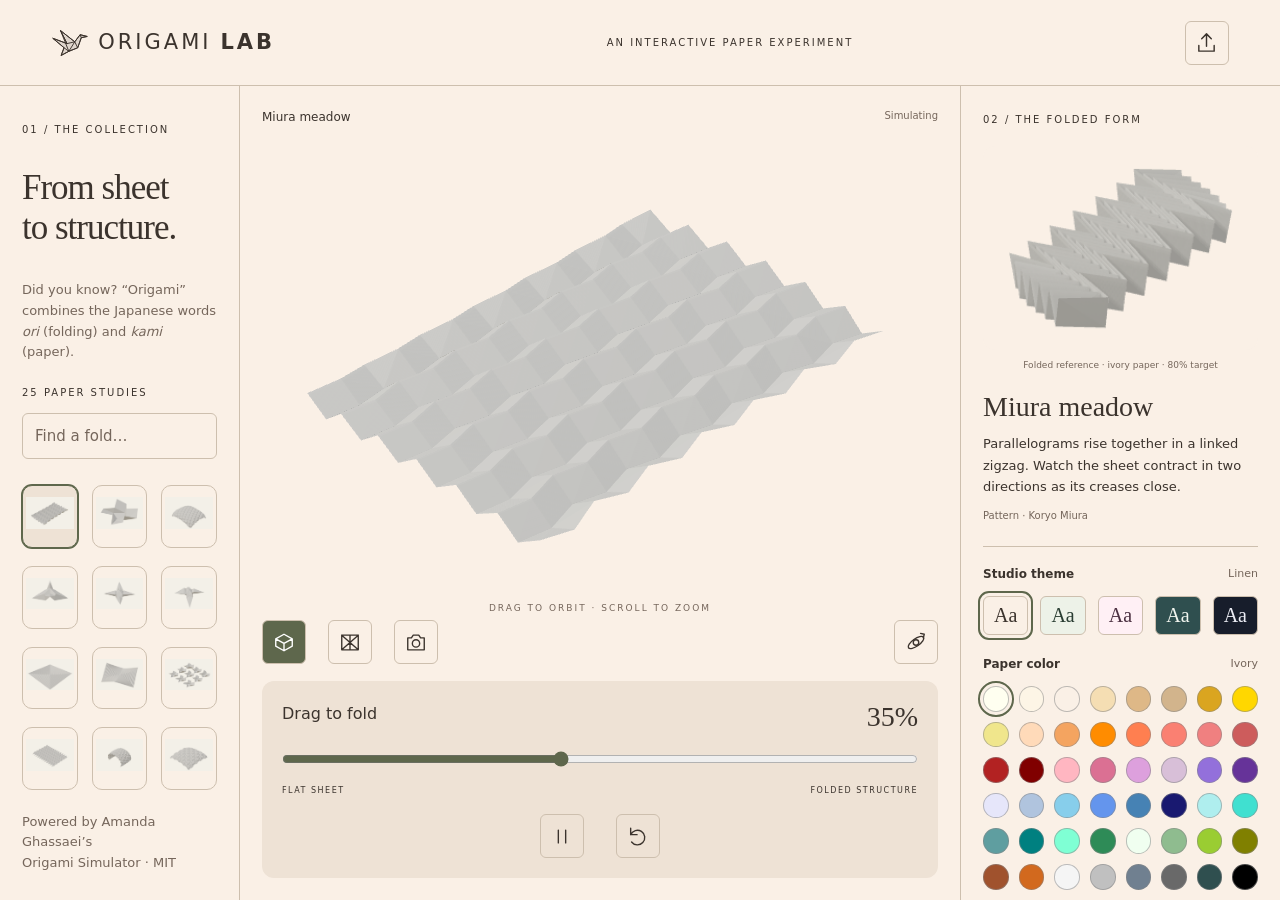
==== index.html @ 28ee5545 "Build Origami Lab and publish static GitHub Pages site" ====
<!doctype html><html lang="en"><meta charset="utf-8"><meta name="viewport" content="width=device-width,initial-scale=1"><title>Origami Lab — From sheet to structure</title><link rel="stylesheet" href="lab.css"><body><header><a class="brand" href="./"><svg class="crane-logo" viewBox="0 0 64 48" aria-hidden="true" fill="none" stroke="currentColor" stroke-width="1.6" stroke-linejoin="round"><path fill="currentColor" fill-opacity=".14" d="M3 16 27 25 16 3 40 22 49 10 61 13 51 15 45 32 30 38 17 45 22 32Z"/><path d="M3 16 27 25 16 3 40 22 49 10 61 13 51 15 45 32 30 38 17 45 22 32Z M27 25 40 22 30 38 22 32 M16 3 30 38 M40 22 45 32 M49 10 51 15"/></svg> ORIGAMI <b>LAB</b></a><span>AN INTERACTIVE PAPER EXPERIMENT</span><label class="upload icon-button" title="Import FOLD file" data-tip="Import FOLD file"><span id="importIcon"></span><input aria-label="Import FOLD file" id="import" type="file" accept=".fold"></label></header><main><aside><p class="eyebrow">01 / THE COLLECTION</p><h1>From sheet<br>to structure.</h1><p class="intro">Did you know? “Origami” combines the Japanese words <em>ori</em> (folding) and <em>kami</em> (paper).</p><p id="count" class="eyebrow"></p><input id="search" type="search" placeholder="Find a fold…" aria-label="Find a fold"><nav id="patterns" aria-label="Fold collection"></nav><small>Powered by Amanda Ghassaei’s<br>Origami Simulator · MIT</small></aside><section class="studio"><div class="canvashead"><span id="title">Preparing paper…</span><span id="status" role="status">Loading</span></div><div id="viewport"></div><div class="hint">DRAG TO ORBIT · SCROLL TO ZOOM</div><div class="toolbar"><div id="views"><button data-view="surface" aria-pressed="true">Surface</button><button data-view="creases">Creases</button><button id="capture">Save screenshot</button></div><button id="camera">↗ Camera</button></div><div class="foldbox"><label for="fold">Drag to fold <output id="percent">35%</output></label><input id="fold" type="range" min="0" max="80" value="35"><div class="ends"><span>FLAT SHEET</span><span>FOLDED STRUCTURE</span></div><div class="actions"><button id="play">Pause simulation</button><button id="reset">↺ Reset</button></div></div></section><aside class="notes"><p class="eyebrow">02 / THE FOLDED FORM</p><figure class="finished"><img id="finishedImage" alt="Folded pattern reference"><figcaption id="finishedCaption">Folded reference · 80% target</figcaption></figure><h2 id="name"></h2><p id="description"></p><small id="credit"></small><section class="appearance" aria-label="Appearance"><fieldset><legend>Studio theme <span id="themeName"></span></legend><div id="themes" class="theme-options" role="group" aria-label="Studio themes"></div></fieldset><fieldset><legend>Paper color <span id="paperName"></span></legend><div id="paperColors" class="paper-options" role="group" aria-label="Paper colors"></div></fieldset></section><details><summary>Export this geometry</summary><p class="muted">Current simulated geometry, in normalized solver units.</p><button id="foldExport">FOLD</button><button id="meshExport">OBJ</button></details><p class="footnote">Creases move simultaneously. This is a simulation, not a folding tutorial or a guarantee of fabrication.</p></aside></main><script src="patterns.js"></script><script src="icons.js"></script><script src="appearance.js"></script><script src="lab.js"></script></body></html>
---- lab.css ----
*{box-sizing:border-box}
:root{--bg:#faf0e6;--ink:#3b332d;--muted:#75665b;--panel:#eee2d5;--line:#cdbfae;--accent:#5e674c;--onAccent:#fff}
body{margin:0;background:var(--bg);color:var(--ink);font:15px/1.6 system-ui,sans-serif}
header{height:86px;display:flex;align-items:center;justify-content:space-between;padding:0 4%;border-bottom:1px solid var(--line)}
header>span,.eyebrow{font-size:10px;letter-spacing:2px}.brand{font-size:21px;letter-spacing:3px;text-decoration:none;color:inherit}
button,.upload{font:inherit;color:inherit;cursor:pointer;border:1px solid var(--line);background:transparent;border-radius:6px;padding:9px 14px}
button:hover,.upload:hover{background:var(--panel)}button:focus-visible,input:focus-visible,summary:focus-visible{outline:3px solid var(--accent);outline-offset:4px}button:disabled{opacity:.5;cursor:wait}
main{display:grid;grid-template-columns:240px minmax(300px,1fr) 320px;max-width:1750px;margin:auto;height:calc(100vh - 86px);min-height:740px}
aside{padding:26px 22px;border-right:1px solid var(--line)}main>aside:first-child{display:flex;flex-direction:column;min-height:0}
h1{font:35px/1.13 Georgia,serif;letter-spacing:-1px;margin:20px 0}h2{font:28px/1.15 Georgia,serif;margin:19px 0 10px}
.intro,.muted,small{color:var(--muted);font-size:13px}.intro{margin-bottom:10px}#count{margin:12px 0}
#search{width:100%;padding:10px 12px;border:1px solid var(--line);border-radius:6px;background:transparent;font:inherit;color:inherit}#search::placeholder{color:var(--muted)}
#patterns{display:grid;grid-template-columns:repeat(3,minmax(0,1fr));gap:18px 14px;overflow-y:auto;align-content:start;margin:20px -10px;padding:6px 10px;min-height:150px;flex:1}
#patterns button{width:100%;aspect-ratio:1;padding:3px;margin:0;border-radius:10px;text-align:center;position:relative}
#patterns img{width:100%;height:100%;object-fit:contain;border-radius:7px}#patterns button.active{border-color:var(--accent);box-shadow:0 0 0 1px var(--accent);background:var(--panel)}
.studio{position:relative;padding:22px;display:flex;flex-direction:column;min-width:0;min-height:0}.canvashead{display:flex;justify-content:space-between;font-size:12px;gap:15px}#status{color:var(--muted);text-align:right;font-size:10px}
#viewport{height:440px;flex:1;min-height:250px;position:relative}iframe{width:100%;height:100%;border:0;position:absolute;inset:0}
.hint{text-align:center;font-size:9px;letter-spacing:2px;color:var(--muted)}.toolbar,.actions{display:flex;justify-content:space-between;gap:10px}.toolbar{align-items:center;padding:5px 0}#views{display:flex;gap:22px}.toolbar button[aria-pressed=true]{background:var(--accent);color:var(--onAccent)}
.foldbox{background:var(--panel);padding:20px;border-radius:12px;margin-top:12px}.foldbox label{display:flex;justify-content:space-between;font-size:16px}output{font:28px Georgia,serif}input[type=range]{width:100%;accent-color:var(--accent);margin:18px 0}.ends{display:flex;justify-content:space-between;font-size:8px;letter-spacing:1.5px;margin-bottom:16px}.actions{justify-content:center;gap:32px}
.icon-button{position:relative;display:inline-flex;align-items:center;justify-content:center;width:44px;height:44px;padding:10px;flex-shrink:0}.icon-button svg{width:23px;height:23px;display:block}.upload{position:relative}.upload input{display:block;position:absolute;inset:0;width:100%;height:100%;opacity:0;cursor:pointer}.upload:focus-within{outline:3px solid var(--accent);outline-offset:4px}header #importIcon{display:block}
.notes{border-left:1px solid var(--line);border-right:0;padding:26px 22px;overflow-y:auto}.notes>.eyebrow{margin-top:0}#description{font-size:13px;line-height:1.65;margin:0 0 10px}#credit{display:block;font-size:10px}
.finished{margin:18px 0 0}.finished img{display:block;width:100%;aspect-ratio:1.35;object-fit:contain;background:#faf0e6;border-radius:12px}.finished figcaption{font-size:9px;color:var(--muted);margin-top:8px;text-align:center}
.appearance{border-top:1px solid var(--line);margin-top:22px;padding-top:18px}fieldset{margin:0 0 20px;padding:0;border:0;min-width:0}legend{font-size:12px;width:100%;padding:0;margin-bottom:12px;font-weight:600}legend span{float:right;color:var(--muted);font-size:11px;font-weight:400}
.theme-options{display:grid;grid-template-columns:repeat(5,1fr);gap:12px}.theme-swatch{padding:0;height:39px;font:20px Georgia,serif;position:relative;border:1px solid var(--line)}.theme-swatch[aria-pressed=true]{outline:2px solid var(--accent);outline-offset:3px}
.paper-options{display:grid;grid-template-columns:repeat(8,minmax(0,1fr));gap:10px}.paper-swatch{position:relative;padding:0;width:100%;aspect-ratio:1;border-radius:50%;background:var(--swatch)!important;border:1px solid #8888}.paper-swatch:hover{transform:scale(1.1)}.paper-swatch[aria-pressed=true]{outline:2px solid var(--accent);outline-offset:3px}
details{margin-top:10px}summary{cursor:pointer;font-size:12px}.notes details button{margin:8px 16px 0 0}.footnote{font-size:10px;color:var(--muted);margin-top:22px}
#control-tooltip{position:fixed;z-index:100;pointer-events:none;background:var(--ink);color:var(--bg);border-radius:5px;padding:6px 10px;font:12px/1.4 system-ui;max-width:240px;box-shadow:0 3px 12px #0002}
@media(max-width:1100px){main{height:auto;grid-template-columns:200px 1fr}.studio{min-height:720px}#patterns{max-height:470px}.notes{grid-column:1/-1;overflow:visible;display:grid;grid-template-columns:minmax(240px,1fr) minmax(260px,1fr);gap:8px 35px}.notes>.eyebrow,.notes>.footnote{grid-column:1/-1}.finished{grid-row:2/7;margin:0}.appearance{grid-column:2;margin-top:8px}header>span{display:none}.notes h2{margin-top:0}.notes details{grid-column:2}}
@media(max-width:600px){main{height:auto;min-height:0;display:flex;flex-direction:column}aside{padding:20px;border:0}main>aside:first-child{padding-bottom:8px}h1{font-size:28px;margin:10px 0}.intro,main>aside:first-child>small{display:none}#count{margin:8px 0}#patterns{grid-template-columns:repeat(5,minmax(0,1fr));gap:16px;margin:12px 0;padding:3px;max-height:155px;min-height:130px;flex:none}.studio{padding:15px;min-height:0}#viewport{height:360px;min-height:360px;flex:none}.notes{display:block;border:0;overflow:visible;padding:24px}.notes h2{margin-top:22px}.appearance{margin-top:22px}.finished img{aspect-ratio:1.35}.theme-swatch{height:44px}.paper-options{gap:13px}#views{gap:22px}.icon-button{width:46px;height:46px}header{height:65px;padding:12px}.brand{font-size:16px}.canvashead{font-size:12px}}
@media(prefers-reduced-motion:reduce){*{scroll-behavior:auto!important}}

.brand{display:inline-flex;align-items:center;gap:9px}.crane-logo{width:38px;height:32px;flex-shrink:0}@media(max-width:600px){.crane-logo{width:30px;height:26px}.brand{gap:6px}}
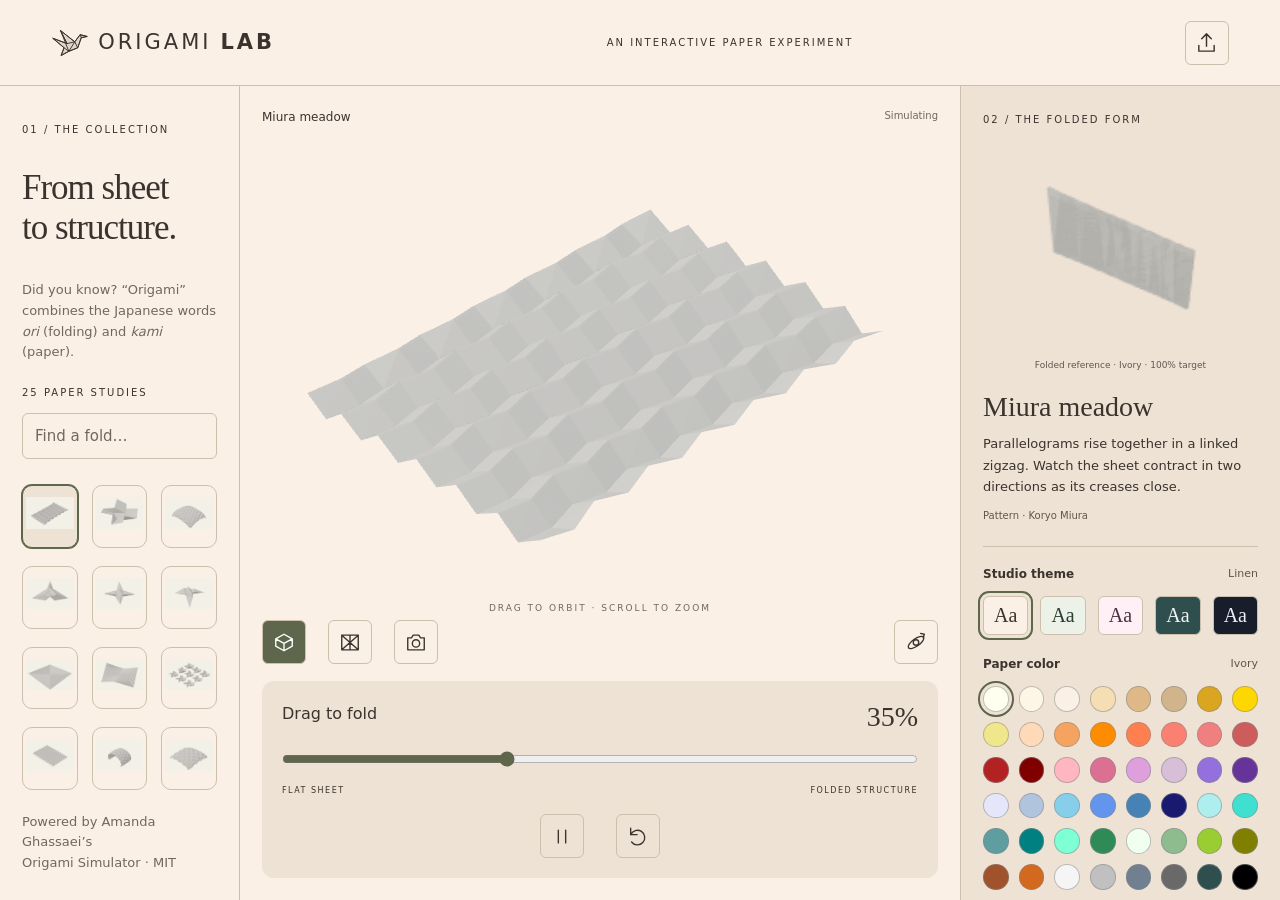
==== commit c7daa9c1: "Match folded preview to paper color and expose 100 percent fold target" ====
--- a/index.html
+++ b/index.html
@@ -1 +1 @@
-<!doctype html><html lang="en"><meta charset="utf-8"><meta name="viewport" content="width=device-width,initial-scale=1"><title>Origami Lab — From sheet to structure</title><link rel="stylesheet" href="lab.css"><body><header><a class="brand" href="./"><svg class="crane-logo" viewBox="0 0 64 48" aria-hidden="true" fill="none" stroke="currentColor" stroke-width="1.6" stroke-linejoin="round"><path fill="currentColor" fill-opacity=".14" d="M3 16 27 25 16 3 40 22 49 10 61 13 51 15 45 32 30 38 17 45 22 32Z"/><path d="M3 16 27 25 16 3 40 22 49 10 61 13 51 15 45 32 30 38 17 45 22 32Z M27 25 40 22 30 38 22 32 M16 3 30 38 M40 22 45 32 M49 10 51 15"/></svg> ORIGAMI <b>LAB</b></a><span>AN INTERACTIVE PAPER EXPERIMENT</span><label class="upload icon-button" title="Import FOLD file" data-tip="Import FOLD file"><span id="importIcon"></span><input aria-label="Import FOLD file" id="import" type="file" accept=".fold"></label></header><main><aside><p class="eyebrow">01 / THE COLLECTION</p><h1>From sheet<br>to structure.</h1><p class="intro">Did you know? “Origami” combines the Japanese words <em>ori</em> (folding) and <em>kami</em> (paper).</p><p id="count" class="eyebrow"></p><input id="search" type="search" placeholder="Find a fold…" aria-label="Find a fold"><nav id="patterns" aria-label="Fold collection"></nav><small>Powered by Amanda Ghassaei’s<br>Origami Simulator · MIT</small></aside><section class="studio"><div class="canvashead"><span id="title">Preparing paper…</span><span id="status" role="status">Loading</span></div><div id="viewport"></div><div class="hint">DRAG TO ORBIT · SCROLL TO ZOOM</div><div class="toolbar"><div id="views"><button data-view="surface" aria-pressed="true">Surface</button><button data-view="creases">Creases</button><button id="capture">Save screenshot</button></div><button id="camera">↗ Camera</button></div><div class="foldbox"><label for="fold">Drag to fold <output id="percent">35%</output></label><input id="fold" type="range" min="0" max="80" value="35"><div class="ends"><span>FLAT SHEET</span><span>FOLDED STRUCTURE</span></div><div class="actions"><button id="play">Pause simulation</button><button id="reset">↺ Reset</button></div></div></section><aside class="notes"><p class="eyebrow">02 / THE FOLDED FORM</p><figure class="finished"><img id="finishedImage" alt="Folded pattern reference"><figcaption id="finishedCaption">Folded reference · 80% target</figcaption></figure><h2 id="name"></h2><p id="description"></p><small id="credit"></small><section class="appearance" aria-label="Appearance"><fieldset><legend>Studio theme <span id="themeName"></span></legend><div id="themes" class="theme-options" role="group" aria-label="Studio themes"></div></fieldset><fieldset><legend>Paper color <span id="paperName"></span></legend><div id="paperColors" class="paper-options" role="group" aria-label="Paper colors"></div></fieldset></section><details><summary>Export this geometry</summary><p class="muted">Current simulated geometry, in normalized solver units.</p><button id="foldExport">FOLD</button><button id="meshExport">OBJ</button></details><p class="footnote">Creases move simultaneously. This is a simulation, not a folding tutorial or a guarantee of fabrication.</p></aside></main><script src="patterns.js"></script><script src="icons.js"></script><script src="appearance.js"></script><script src="lab.js"></script></body></html>
+<!doctype html><html lang="en"><meta charset="utf-8"><meta name="viewport" content="width=device-width,initial-scale=1"><title>Origami Lab — From sheet to structure</title><link rel="stylesheet" href="lab.css"><body><svg class="color-filter" aria-hidden="true" width="0" height="0"><defs><filter id="paperTint" color-interpolation-filters="sRGB"><feComponentTransfer><feFuncR id="paperTintR" type="table" tableValues="0 1"/><feFuncG id="paperTintG" type="table" tableValues="0 1"/><feFuncB id="paperTintB" type="table" tableValues="0 1"/><feFuncA type="identity"/></feComponentTransfer></filter></defs></svg><header><a class="brand" href="./"><svg class="crane-logo" viewBox="0 0 64 48" aria-hidden="true" fill="none" stroke="currentColor" stroke-width="1.6" stroke-linejoin="round"><path fill="currentColor" fill-opacity=".14" d="M3 16 27 25 16 3 40 22 49 10 61 13 51 15 45 32 30 38 17 45 22 32Z"/><path d="M3 16 27 25 16 3 40 22 49 10 61 13 51 15 45 32 30 38 17 45 22 32Z M27 25 40 22 30 38 22 32 M16 3 30 38 M40 22 45 32 M49 10 51 15"/></svg> ORIGAMI <b>LAB</b></a><span>AN INTERACTIVE PAPER EXPERIMENT</span><label class="upload icon-button" title="Import FOLD file" data-tip="Import FOLD file"><span id="importIcon"></span><input aria-label="Import FOLD file" id="import" type="file" accept=".fold"></label></header><main><aside><p class="eyebrow">01 / THE COLLECTION</p><h1>From sheet<br>to structure.</h1><p class="intro">Did you know? “Origami” combines the Japanese words <em>ori</em> (folding) and <em>kami</em> (paper).</p><p id="count" class="eyebrow"></p><input id="search" type="search" placeholder="Find a fold…" aria-label="Find a fold"><nav id="patterns" aria-label="Fold collection"></nav><small>Powered by Amanda Ghassaei’s<br>Origami Simulator · MIT</small></aside><section class="studio"><div class="canvashead"><span id="title">Preparing paper…</span><span id="status" role="status">Loading</span></div><div id="viewport"></div><div class="hint">DRAG TO ORBIT · SCROLL TO ZOOM</div><div class="toolbar"><div id="views"><button data-view="surface" aria-pressed="true">Surface</button><button data-view="creases">Creases</button><button id="capture">Save screenshot</button></div><button id="camera">↗ Camera</button></div><div class="foldbox"><label for="fold">Drag to fold <output id="percent">35%</output></label><input id="fold" type="range" min="0" max="100" value="35"><div class="ends"><span>FLAT SHEET</span><span>FOLDED STRUCTURE</span></div><div class="actions"><button id="play">Pause simulation</button><button id="reset">↺ Reset</button></div></div></section><aside class="notes"><p class="eyebrow">02 / THE FOLDED FORM</p><figure class="finished"><img id="finishedImage" alt="Folded pattern reference"><figcaption id="finishedCaption">Folded reference · 100% target</figcaption></figure><h2 id="name"></h2><p id="description"></p><small id="credit"></small><section class="appearance" aria-label="Appearance"><fieldset><legend>Studio theme <span id="themeName"></span></legend><div id="themes" class="theme-options" role="group" aria-label="Studio themes"></div></fieldset><fieldset><legend>Paper color <span id="paperName"></span></legend><div id="paperColors" class="paper-options" role="group" aria-label="Paper colors"></div></fieldset></section><details><summary>Export this geometry</summary><p class="muted">Current simulated geometry, in normalized solver units.</p><button id="foldExport">FOLD</button><button id="meshExport">OBJ</button></details><p class="footnote">Creases move simultaneously. This is a simulation, not a folding tutorial or a guarantee of fabrication.</p></aside></main><script src="patterns.js"></script><script src="icons.js"></script><script src="appearance.js"></script><script src="lab.js"></script></body></html>
--- a/lab.css
+++ b/lab.css
@@ -19,7 +19,7 @@
 .foldbox{background:var(--panel);padding:20px;border-radius:12px;margin-top:12px}.foldbox label{display:flex;justify-content:space-between;font-size:16px}output{font:28px Georgia,serif}input[type=range]{width:100%;accent-color:var(--accent);margin:18px 0}.ends{display:flex;justify-content:space-between;font-size:8px;letter-spacing:1.5px;margin-bottom:16px}.actions{justify-content:center;gap:32px}
 .icon-button{position:relative;display:inline-flex;align-items:center;justify-content:center;width:44px;height:44px;padding:10px;flex-shrink:0}.icon-button svg{width:23px;height:23px;display:block}.upload{position:relative}.upload input{display:block;position:absolute;inset:0;width:100%;height:100%;opacity:0;cursor:pointer}.upload:focus-within{outline:3px solid var(--accent);outline-offset:4px}header #importIcon{display:block}
 .notes{border-left:1px solid var(--line);border-right:0;padding:26px 22px;overflow-y:auto}.notes>.eyebrow{margin-top:0}#description{font-size:13px;line-height:1.65;margin:0 0 10px}#credit{display:block;font-size:10px}
-.finished{margin:18px 0 0}.finished img{display:block;width:100%;aspect-ratio:1.35;object-fit:contain;background:#faf0e6;border-radius:12px}.finished figcaption{font-size:9px;color:var(--muted);margin-top:8px;text-align:center}
+.finished{margin:18px 0 0}.finished img{display:block;width:100%;aspect-ratio:1.35;object-fit:contain;background:transparent;border-radius:12px}.finished figcaption{font-size:9px;color:var(--muted);margin-top:8px;text-align:center}
 .appearance{border-top:1px solid var(--line);margin-top:22px;padding-top:18px}fieldset{margin:0 0 20px;padding:0;border:0;min-width:0}legend{font-size:12px;width:100%;padding:0;margin-bottom:12px;font-weight:600}legend span{float:right;color:var(--muted);font-size:11px;font-weight:400}
 .theme-options{display:grid;grid-template-columns:repeat(5,1fr);gap:12px}.theme-swatch{padding:0;height:39px;font:20px Georgia,serif;position:relative;border:1px solid var(--line)}.theme-swatch[aria-pressed=true]{outline:2px solid var(--accent);outline-offset:3px}
 .paper-options{display:grid;grid-template-columns:repeat(8,minmax(0,1fr));gap:10px}.paper-swatch{position:relative;padding:0;width:100%;aspect-ratio:1;border-radius:50%;background:var(--swatch)!important;border:1px solid #8888}.paper-swatch:hover{transform:scale(1.1)}.paper-swatch[aria-pressed=true]{outline:2px solid var(--accent);outline-offset:3px}
@@ -30,3 +30,8 @@
 @media(prefers-reduced-motion:reduce){*{scroll-behavior:auto!important}}
 
 .brand{display:inline-flex;align-items:center;gap:9px}.crane-logo{width:38px;height:32px;flex-shrink:0}@media(max-width:600px){.crane-logo{width:30px;height:26px}.brand{gap:6px}}
+
+.notes{background:var(--panel)}
+.notes{--muted:color-mix(in srgb,var(--ink) 80%,var(--panel))}
+
+.color-filter{position:absolute;pointer-events:none}.finished img{filter:url(#paperTint)}
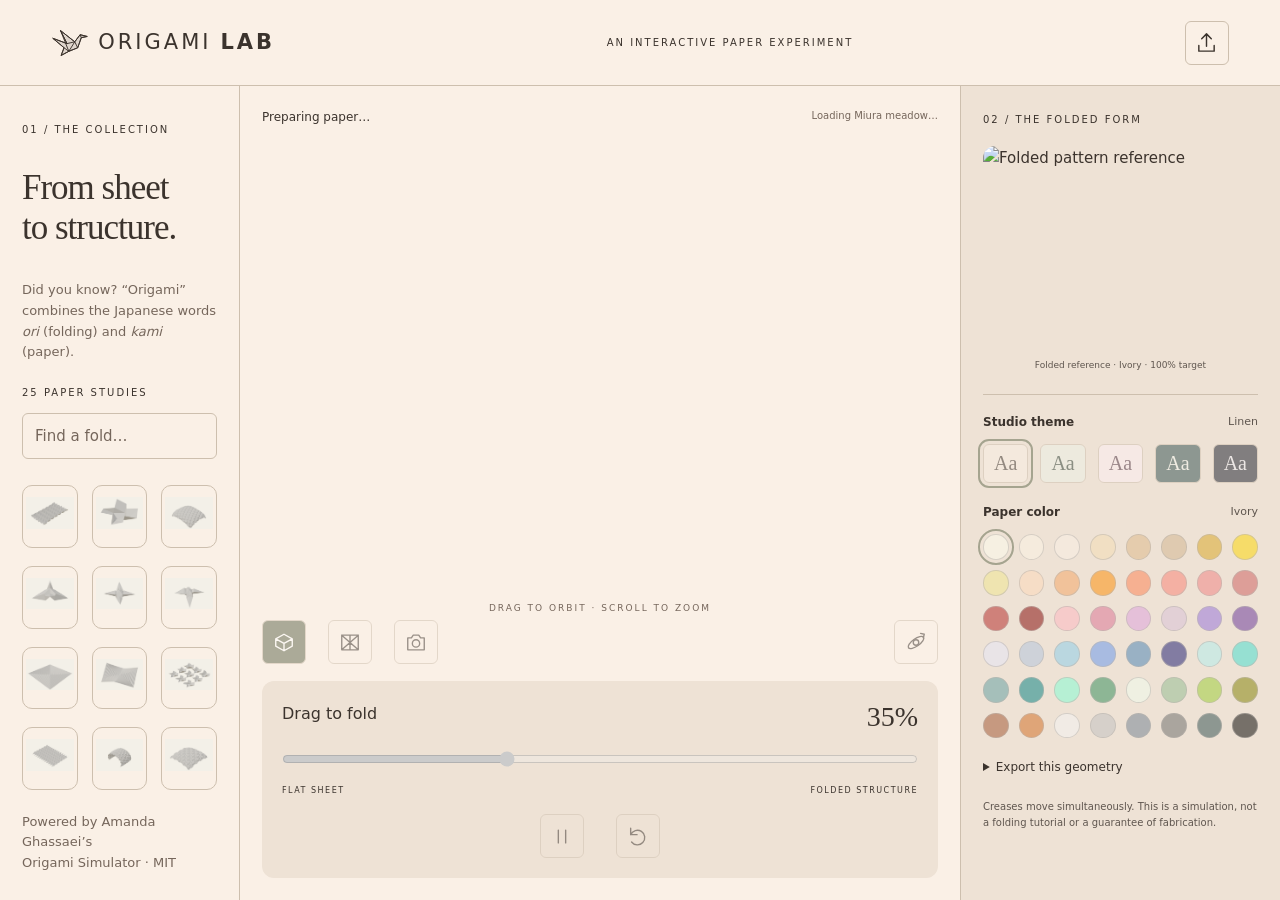
==== commit 5fc75228: "Stabilize model switching and reduce idle mobile GPU work" ====
--- a/index.html
+++ b/index.html
@@ -1 +1 @@
-<!doctype html><html lang="en"><meta charset="utf-8"><meta name="viewport" content="width=device-width,initial-scale=1"><title>Origami Lab — From sheet to structure</title><link rel="stylesheet" href="lab.css"><body><svg class="color-filter" aria-hidden="true" width="0" height="0"><defs><filter id="paperTint" color-interpolation-filters="sRGB"><feComponentTransfer><feFuncR id="paperTintR" type="table" tableValues="0 1"/><feFuncG id="paperTintG" type="table" tableValues="0 1"/><feFuncB id="paperTintB" type="table" tableValues="0 1"/><feFuncA type="identity"/></feComponentTransfer></filter></defs></svg><header><a class="brand" href="./"><svg class="crane-logo" viewBox="0 0 64 48" aria-hidden="true" fill="none" stroke="currentColor" stroke-width="1.6" stroke-linejoin="round"><path fill="currentColor" fill-opacity=".14" d="M3 16 27 25 16 3 40 22 49 10 61 13 51 15 45 32 30 38 17 45 22 32Z"/><path d="M3 16 27 25 16 3 40 22 49 10 61 13 51 15 45 32 30 38 17 45 22 32Z M27 25 40 22 30 38 22 32 M16 3 30 38 M40 22 45 32 M49 10 51 15"/></svg> ORIGAMI <b>LAB</b></a><span>AN INTERACTIVE PAPER EXPERIMENT</span><label class="upload icon-button" title="Import FOLD file" data-tip="Import FOLD file"><span id="importIcon"></span><input aria-label="Import FOLD file" id="import" type="file" accept=".fold"></label></header><main><aside><p class="eyebrow">01 / THE COLLECTION</p><h1>From sheet<br>to structure.</h1><p class="intro">Did you know? “Origami” combines the Japanese words <em>ori</em> (folding) and <em>kami</em> (paper).</p><p id="count" class="eyebrow"></p><input id="search" type="search" placeholder="Find a fold…" aria-label="Find a fold"><nav id="patterns" aria-label="Fold collection"></nav><small>Powered by Amanda Ghassaei’s<br>Origami Simulator · MIT</small></aside><section class="studio"><div class="canvashead"><span id="title">Preparing paper…</span><span id="status" role="status">Loading</span></div><div id="viewport"></div><div class="hint">DRAG TO ORBIT · SCROLL TO ZOOM</div><div class="toolbar"><div id="views"><button data-view="surface" aria-pressed="true">Surface</button><button data-view="creases">Creases</button><button id="capture">Save screenshot</button></div><button id="camera">↗ Camera</button></div><div class="foldbox"><label for="fold">Drag to fold <output id="percent">35%</output></label><input id="fold" type="range" min="0" max="100" value="35"><div class="ends"><span>FLAT SHEET</span><span>FOLDED STRUCTURE</span></div><div class="actions"><button id="play">Pause simulation</button><button id="reset">↺ Reset</button></div></div></section><aside class="notes"><p class="eyebrow">02 / THE FOLDED FORM</p><figure class="finished"><img id="finishedImage" alt="Folded pattern reference"><figcaption id="finishedCaption">Folded reference · 100% target</figcaption></figure><h2 id="name"></h2><p id="description"></p><small id="credit"></small><section class="appearance" aria-label="Appearance"><fieldset><legend>Studio theme <span id="themeName"></span></legend><div id="themes" class="theme-options" role="group" aria-label="Studio themes"></div></fieldset><fieldset><legend>Paper color <span id="paperName"></span></legend><div id="paperColors" class="paper-options" role="group" aria-label="Paper colors"></div></fieldset></section><details><summary>Export this geometry</summary><p class="muted">Current simulated geometry, in normalized solver units.</p><button id="foldExport">FOLD</button><button id="meshExport">OBJ</button></details><p class="footnote">Creases move simultaneously. This is a simulation, not a folding tutorial or a guarantee of fabrication.</p></aside></main><script src="patterns.js"></script><script src="icons.js"></script><script src="appearance.js"></script><script src="lab.js"></script></body></html>
+<!doctype html><html lang="en"><meta charset="utf-8"><meta name="viewport" content="width=device-width,initial-scale=1"><title>Origami Lab — From sheet to structure</title><link rel="stylesheet" href="lab.css?v=20261030-stability"><body><svg class="color-filter" aria-hidden="true" width="0" height="0"><defs><filter id="paperTint" color-interpolation-filters="sRGB"><feComponentTransfer><feFuncR id="paperTintR" type="table" tableValues="0 1"/><feFuncG id="paperTintG" type="table" tableValues="0 1"/><feFuncB id="paperTintB" type="table" tableValues="0 1"/><feFuncA type="identity"/></feComponentTransfer></filter></defs></svg><header><a class="brand" href="./"><svg class="crane-logo" viewBox="0 0 64 48" aria-hidden="true" fill="none" stroke="currentColor" stroke-width="1.6" stroke-linejoin="round"><path fill="currentColor" fill-opacity=".14" d="M3 16 27 25 16 3 40 22 49 10 61 13 51 15 45 32 30 38 17 45 22 32Z"/><path d="M3 16 27 25 16 3 40 22 49 10 61 13 51 15 45 32 30 38 17 45 22 32Z M27 25 40 22 30 38 22 32 M16 3 30 38 M40 22 45 32 M49 10 51 15"/></svg> ORIGAMI <b>LAB</b></a><span>AN INTERACTIVE PAPER EXPERIMENT</span><label class="upload icon-button" title="Import FOLD file" data-tip="Import FOLD file"><span id="importIcon"></span><input aria-label="Import FOLD file" id="import" type="file" accept=".fold"></label></header><main><aside><p class="eyebrow">01 / THE COLLECTION</p><h1>From sheet<br>to structure.</h1><p class="intro">Did you know? “Origami” combines the Japanese words <em>ori</em> (folding) and <em>kami</em> (paper).</p><p id="count" class="eyebrow"></p><input id="search" type="search" placeholder="Find a fold…" aria-label="Find a fold"><nav id="patterns" aria-label="Fold collection"></nav><small>Powered by Amanda Ghassaei’s<br>Origami Simulator · MIT</small></aside><section class="studio"><div class="canvashead"><span id="title">Preparing paper…</span><span id="status" role="status">Loading</span></div><div id="viewport"></div><div class="hint">DRAG TO ORBIT · SCROLL TO ZOOM</div><div class="toolbar"><div id="views"><button data-view="surface" aria-pressed="true">Surface</button><button data-view="creases">Creases</button><button id="capture">Save screenshot</button></div><button id="camera">↗ Camera</button></div><div class="foldbox"><label for="fold">Drag to fold <output id="percent">35%</output></label><input id="fold" type="range" min="0" max="100" value="35"><div class="ends"><span>FLAT SHEET</span><span>FOLDED STRUCTURE</span></div><div class="actions"><button id="play">Pause simulation</button><button id="reset">↺ Reset</button></div></div></section><aside class="notes"><p class="eyebrow">02 / THE FOLDED FORM</p><figure class="finished"><img id="finishedImage" alt="Folded pattern reference"><figcaption id="finishedCaption">Folded reference · 100% target</figcaption></figure><h2 id="name"></h2><p id="description"></p><small id="credit"></small><section class="appearance" aria-label="Appearance"><fieldset><legend>Studio theme <span id="themeName"></span></legend><div id="themes" class="theme-options" role="group" aria-label="Studio themes"></div></fieldset><fieldset><legend>Paper color <span id="paperName"></span></legend><div id="paperColors" class="paper-options" role="group" aria-label="Paper colors"></div></fieldset></section><details><summary>Export this geometry</summary><p class="muted">Current simulated geometry, in normalized solver units.</p><button id="foldExport">FOLD</button><button id="meshExport">OBJ</button></details><p class="footnote">Creases move simultaneously. This is a simulation, not a folding tutorial or a guarantee of fabrication.</p></aside></main><script src="patterns.js?v=20261030-stability"></script><script src="icons.js?v=20261030-stability"></script><script src="appearance.js?v=20261030-stability"></script><script src="motion.js?v=20261030-stability"></script><script src="lab.js?v=20261030-stability"></script></body></html>
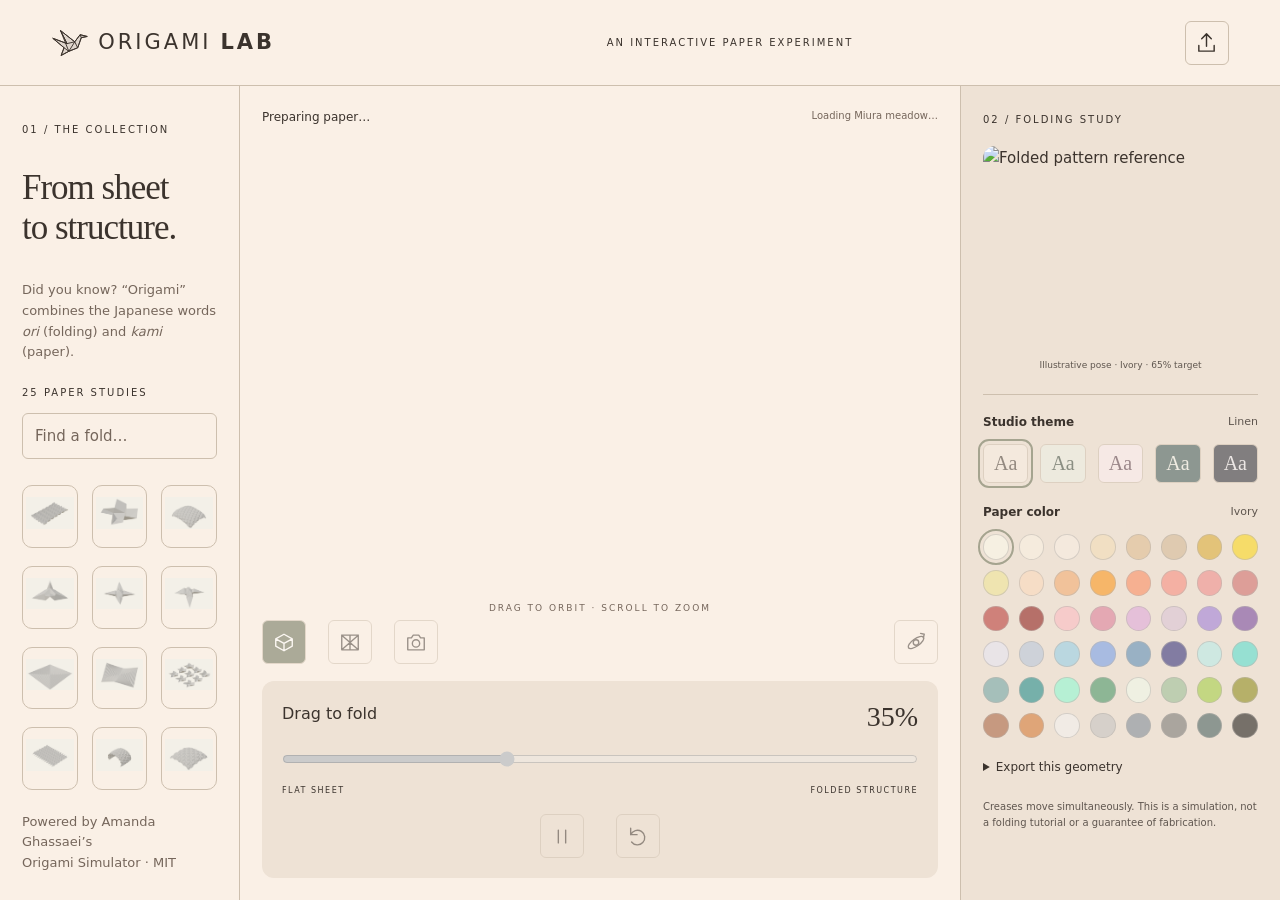
==== commit b90e20de: "Fix mobile GPU precision and preserve stable folds on recovery" ====
--- a/index.html
+++ b/index.html
@@ -1 +1 @@
-<!doctype html><html lang="en"><meta charset="utf-8"><meta name="viewport" content="width=device-width,initial-scale=1"><title>Origami Lab — From sheet to structure</title><link rel="stylesheet" href="lab.css?v=20261030-stability"><body><svg class="color-filter" aria-hidden="true" width="0" height="0"><defs><filter id="paperTint" color-interpolation-filters="sRGB"><feComponentTransfer><feFuncR id="paperTintR" type="table" tableValues="0 1"/><feFuncG id="paperTintG" type="table" tableValues="0 1"/><feFuncB id="paperTintB" type="table" tableValues="0 1"/><feFuncA type="identity"/></feComponentTransfer></filter></defs></svg><header><a class="brand" href="./"><svg class="crane-logo" viewBox="0 0 64 48" aria-hidden="true" fill="none" stroke="currentColor" stroke-width="1.6" stroke-linejoin="round"><path fill="currentColor" fill-opacity=".14" d="M3 16 27 25 16 3 40 22 49 10 61 13 51 15 45 32 30 38 17 45 22 32Z"/><path d="M3 16 27 25 16 3 40 22 49 10 61 13 51 15 45 32 30 38 17 45 22 32Z M27 25 40 22 30 38 22 32 M16 3 30 38 M40 22 45 32 M49 10 51 15"/></svg> ORIGAMI <b>LAB</b></a><span>AN INTERACTIVE PAPER EXPERIMENT</span><label class="upload icon-button" title="Import FOLD file" data-tip="Import FOLD file"><span id="importIcon"></span><input aria-label="Import FOLD file" id="import" type="file" accept=".fold"></label></header><main><aside><p class="eyebrow">01 / THE COLLECTION</p><h1>From sheet<br>to structure.</h1><p class="intro">Did you know? “Origami” combines the Japanese words <em>ori</em> (folding) and <em>kami</em> (paper).</p><p id="count" class="eyebrow"></p><input id="search" type="search" placeholder="Find a fold…" aria-label="Find a fold"><nav id="patterns" aria-label="Fold collection"></nav><small>Powered by Amanda Ghassaei’s<br>Origami Simulator · MIT</small></aside><section class="studio"><div class="canvashead"><span id="title">Preparing paper…</span><span id="status" role="status">Loading</span></div><div id="viewport"></div><div class="hint">DRAG TO ORBIT · SCROLL TO ZOOM</div><div class="toolbar"><div id="views"><button data-view="surface" aria-pressed="true">Surface</button><button data-view="creases">Creases</button><button id="capture">Save screenshot</button></div><button id="camera">↗ Camera</button></div><div class="foldbox"><label for="fold">Drag to fold <output id="percent">35%</output></label><input id="fold" type="range" min="0" max="100" value="35"><div class="ends"><span>FLAT SHEET</span><span>FOLDED STRUCTURE</span></div><div class="actions"><button id="play">Pause simulation</button><button id="reset">↺ Reset</button></div></div></section><aside class="notes"><p class="eyebrow">02 / THE FOLDED FORM</p><figure class="finished"><img id="finishedImage" alt="Folded pattern reference"><figcaption id="finishedCaption">Folded reference · 100% target</figcaption></figure><h2 id="name"></h2><p id="description"></p><small id="credit"></small><section class="appearance" aria-label="Appearance"><fieldset><legend>Studio theme <span id="themeName"></span></legend><div id="themes" class="theme-options" role="group" aria-label="Studio themes"></div></fieldset><fieldset><legend>Paper color <span id="paperName"></span></legend><div id="paperColors" class="paper-options" role="group" aria-label="Paper colors"></div></fieldset></section><details><summary>Export this geometry</summary><p class="muted">Current simulated geometry, in normalized solver units.</p><button id="foldExport">FOLD</button><button id="meshExport">OBJ</button></details><p class="footnote">Creases move simultaneously. This is a simulation, not a folding tutorial or a guarantee of fabrication.</p></aside></main><script src="patterns.js?v=20261030-stability"></script><script src="icons.js?v=20261030-stability"></script><script src="appearance.js?v=20261030-stability"></script><script src="motion.js?v=20261030-stability"></script><script src="lab.js?v=20261030-stability"></script></body></html>
+<!doctype html><html lang="en"><meta charset="utf-8"><meta name="viewport" content="width=device-width,initial-scale=1"><title>Origami Lab — From sheet to structure</title><link rel="stylesheet" href="lab.css?v=20261030-precision"><body><svg class="color-filter" aria-hidden="true" width="0" height="0"><defs><filter id="paperTint" color-interpolation-filters="sRGB"><feComponentTransfer><feFuncR id="paperTintR" type="table" tableValues="0 1"/><feFuncG id="paperTintG" type="table" tableValues="0 1"/><feFuncB id="paperTintB" type="table" tableValues="0 1"/><feFuncA type="identity"/></feComponentTransfer></filter></defs></svg><header><a class="brand" href="./"><svg class="crane-logo" viewBox="0 0 64 48" aria-hidden="true" fill="none" stroke="currentColor" stroke-width="1.6" stroke-linejoin="round"><path fill="currentColor" fill-opacity=".14" d="M3 16 27 25 16 3 40 22 49 10 61 13 51 15 45 32 30 38 17 45 22 32Z"/><path d="M3 16 27 25 16 3 40 22 49 10 61 13 51 15 45 32 30 38 17 45 22 32Z M27 25 40 22 30 38 22 32 M16 3 30 38 M40 22 45 32 M49 10 51 15"/></svg> ORIGAMI <b>LAB</b></a><span>AN INTERACTIVE PAPER EXPERIMENT</span><label class="upload icon-button" title="Import FOLD file" data-tip="Import FOLD file"><span id="importIcon"></span><input aria-label="Import FOLD file" id="import" type="file" accept=".fold"></label></header><main><aside><p class="eyebrow">01 / THE COLLECTION</p><h1>From sheet<br>to structure.</h1><p class="intro">Did you know? “Origami” combines the Japanese words <em>ori</em> (folding) and <em>kami</em> (paper).</p><p id="count" class="eyebrow"></p><input id="search" type="search" placeholder="Find a fold…" aria-label="Find a fold"><nav id="patterns" aria-label="Fold collection"></nav><small>Powered by Amanda Ghassaei’s<br>Origami Simulator · MIT</small></aside><section class="studio"><div class="canvashead"><span id="title">Preparing paper…</span><span id="status" role="status">Loading</span></div><div id="viewport"></div><div class="hint">DRAG TO ORBIT · SCROLL TO ZOOM</div><div class="toolbar"><div id="views"><button data-view="surface" aria-pressed="true">Surface</button><button data-view="creases">Creases</button><button id="capture">Save screenshot</button></div><button id="camera">↗ Camera</button></div><div class="foldbox"><label for="fold">Drag to fold <output id="percent">35%</output></label><input id="fold" type="range" min="0" max="100" value="35"><div class="ends"><span>FLAT SHEET</span><span>FOLDED STRUCTURE</span></div><div class="actions"><button id="play">Pause simulation</button><button id="reset">↺ Reset</button></div></div></section><aside class="notes"><p class="eyebrow">02 / FOLDING STUDY</p><figure class="finished"><img id="finishedImage" alt="Folded pattern reference"><figcaption id="finishedCaption">Illustrative folded pose</figcaption></figure><p id="modelKind" class="eyebrow"></p><h2 id="name"></h2><p id="description"></p><small id="credit"></small><section class="appearance" aria-label="Appearance"><fieldset><legend>Studio theme <span id="themeName"></span></legend><div id="themes" class="theme-options" role="group" aria-label="Studio themes"></div></fieldset><fieldset><legend>Paper color <span id="paperName"></span></legend><div id="paperColors" class="paper-options" role="group" aria-label="Paper colors"></div></fieldset></section><details><summary>Export this geometry</summary><p class="muted">Current simulated geometry, in normalized solver units.</p><button id="foldExport">FOLD</button><button id="meshExport">OBJ</button></details><p class="footnote">Creases move simultaneously. This is a simulation, not a folding tutorial or a guarantee of fabrication.</p></aside></main><script src="patterns.js?v=20261030-precision"></script><script src="icons.js?v=20261030-precision"></script><script src="appearance.js?v=20261030-precision"></script><script src="motion.js?v=20261030-precision"></script><script src="lab.js?v=20261030-precision"></script></body></html>
